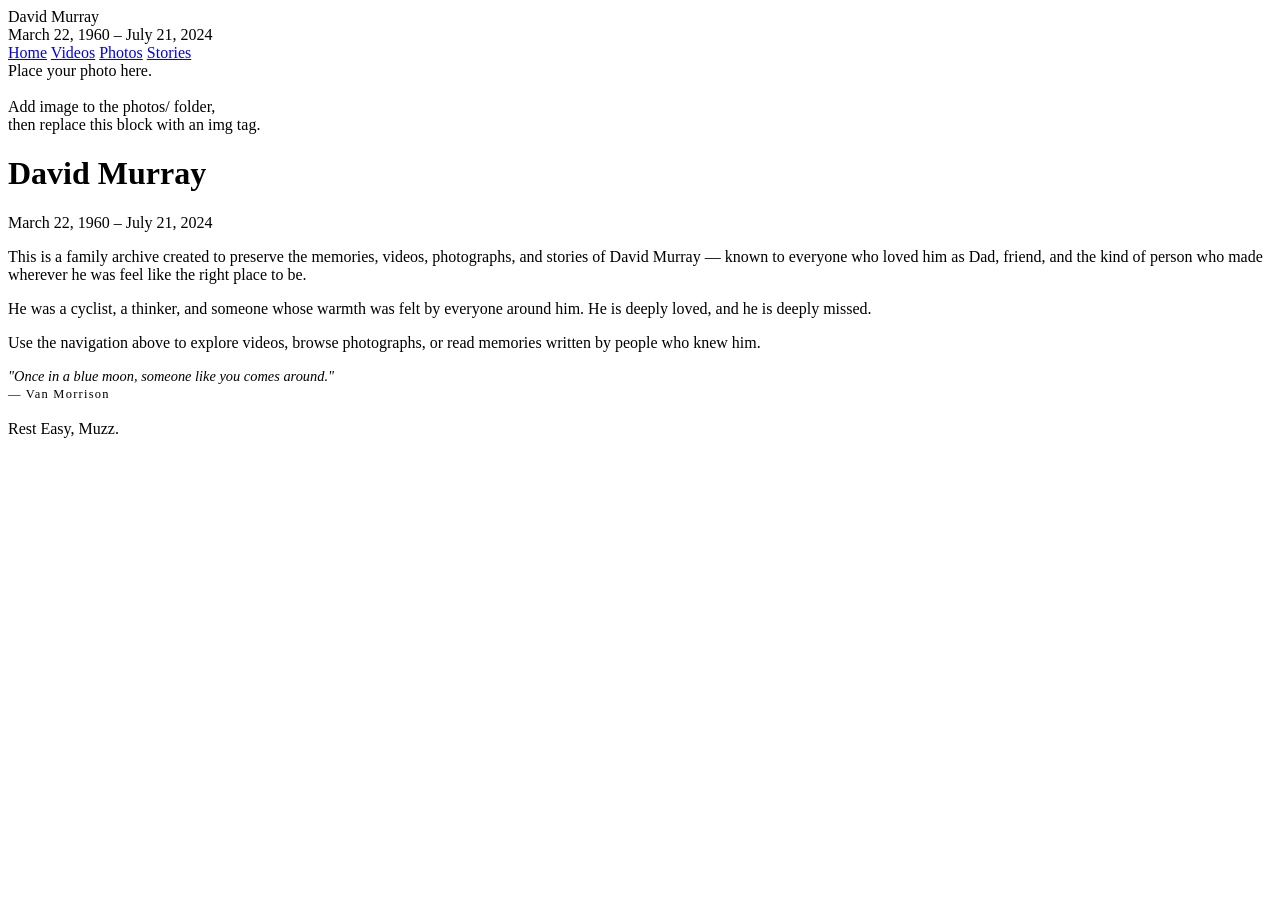
==== index.html @ aec96040 "Add initial HTML structure for David Murray archive" ====
<!DOCTYPE html>
<html lang="en">
<head>
  <meta charset="UTF-8" />
  <meta name="viewport" content="width=device-width, initial-scale=1.0" />
  <title>David Murray — Archive</title>
  <link rel="stylesheet" href="styles.css" />
</head>
<body>
  <header class="site-header">
    <div class="header-name">David Murray</div>
    <div class="header-dates">March 22, 1960 &ndash; July 21, 2024</div>
  </header>
  <nav>
    <a href="index.html" class="active">Home</a>
    <a href="videos.html">Videos</a>
    <a href="photos.html">Photos</a>
    <a href="stories.html">Stories</a>
  </nav>
  <div class="page-wrap">
    <main>
      <div class="photo-frame-placeholder">
        <div class="inner">
          Place your photo here.<br /><br />
          Add image to the photos/ folder,<br />
          then replace this block with an img tag.
        </div>
      </div>
      <h1 class="home-name">David Murray</h1>
      <div class="home-dates">March 22, 1960 &ndash; July 21, 2024</div>
      <div class="home-intro">
        <p>This is a family archive created to preserve the memories, videos, photographs, and stories of David Murray — known to everyone who loved him as Dad, friend, and the kind of person who made wherever he was feel like the right place to be.</p>
        <p>He was a cyclist, a thinker, and someone whose warmth was felt by everyone around him. He is deeply loved, and he is deeply missed.</p>
        <p>Use the navigation above to explore videos, browse photographs, or read memories written by people who knew him.</p>
      </div>
      <div class="divider"></div>
      <div class="home-intro" style="font-style: italic; font-size: 0.9rem; color: var(--ink-light);">
        "Once in a blue moon, someone like you comes around."<br />
        <span style="font-style: normal; letter-spacing: 0.1em; font-size: 0.78rem;">— Van Morrison</span>
      </div>
    </main>
  </div>
  <footer>
    <img src="clover.svg" alt="" class="clover-icon" />
    <div class="footer-text">Rest Easy, Muzz.</div>
  </footer>
</body>
</html>
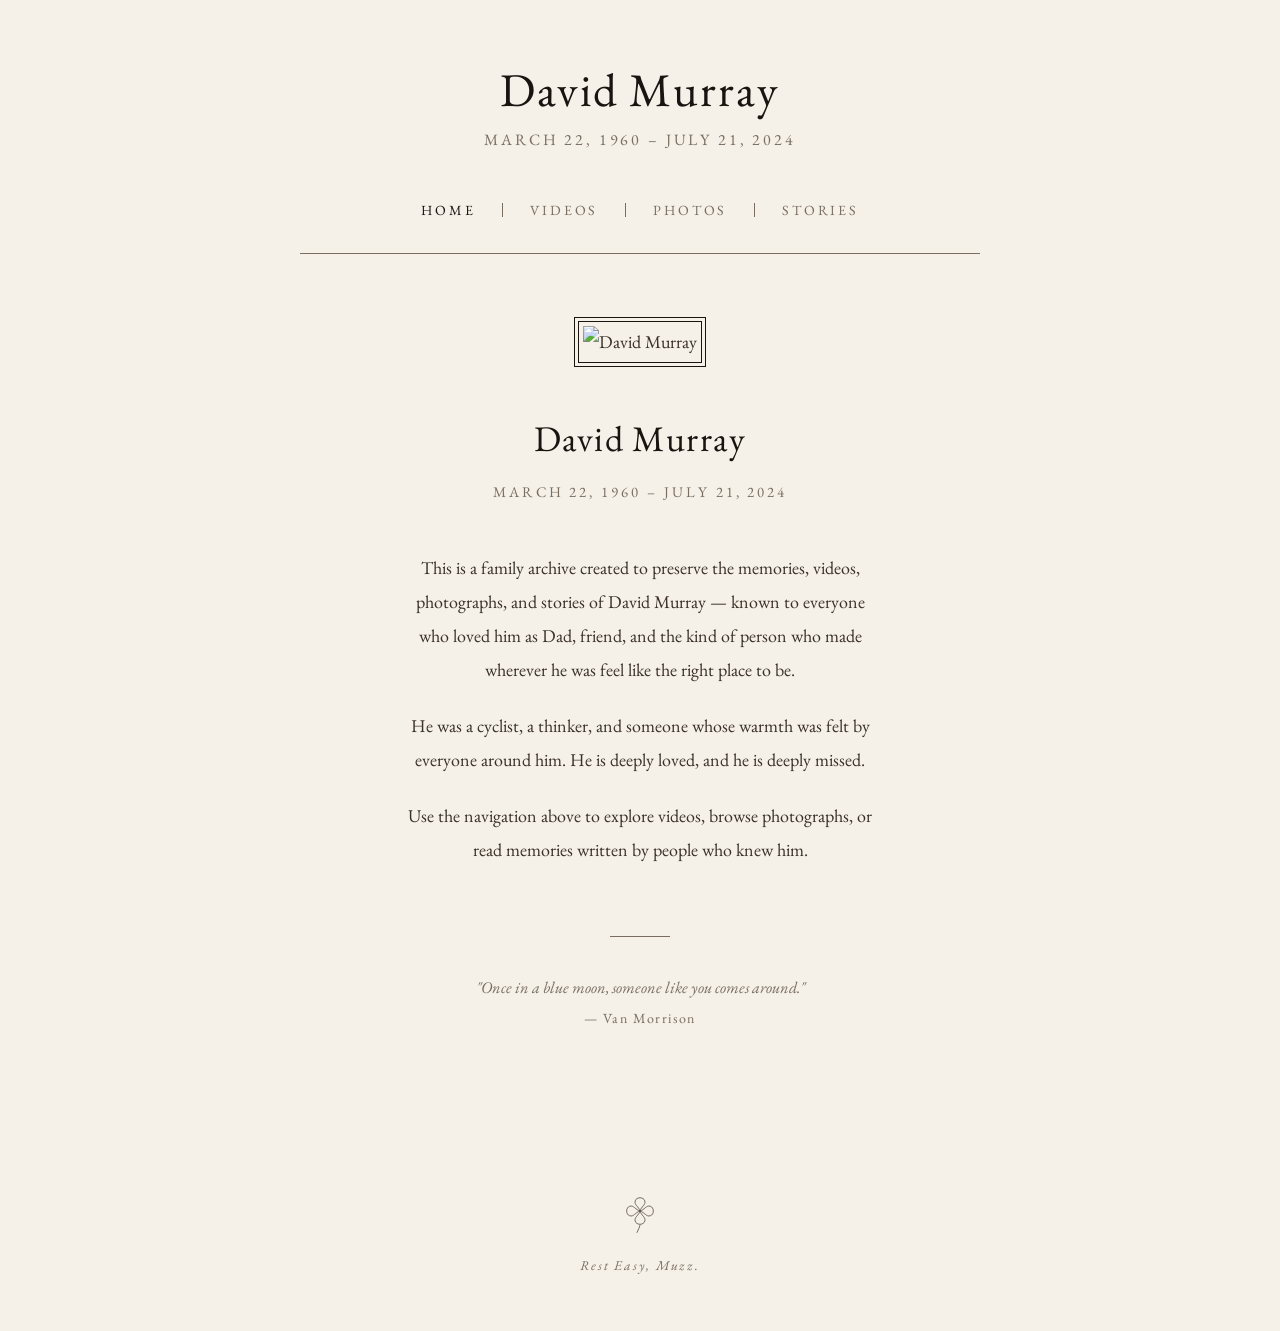
==== commit 574f34d2: "Update photo frame with image of David Murray Replaced placeholder text with actual image for David " ====
--- a/index.html
+++ b/index.html
@@ -19,12 +19,8 @@
   </nav>
   <div class="page-wrap">
     <main>
-      <div class="photo-frame-placeholder">
-        <div class="inner">
-          Place your photo here.<br /><br />
-          Add image to the photos/ folder,<br />
-          then replace this block with an img tag.
-        </div>
+      <div class="photo-frame">
+        <img src="Dad.jpg" alt="David Murray" />
       </div>
       <h1 class="home-name">David Murray</h1>
       <div class="home-dates">March 22, 1960 &ndash; July 21, 2024</div>
--- a/styles.css
+++ b/styles.css
@@ -0,0 +1,79 @@
+@import url('https://fonts.googleapis.com/css2?family=EB+Garamond:ital,wght@0,400;0,500;1,400&family=Cormorant+Garamond:ital,wght@0,300;0,400;0,600;1,300;1,400&display=swap');
+
+*, *::before, *::after { box-sizing: border-box; margin: 0; padding: 0; }
+
+:root {
+  --ivory: #f5f0e8;
+  --ivory-mid: #ede7d9;
+  --ink: #1a1410;
+  --ink-soft: #3a3028;
+  --ink-light: #7a6e62;
+  --font: 'EB Garamond', 'Cormorant Garamond', Georgia, serif;
+}
+
+html { font-size: 18px; background-color: var(--ivory); }
+
+body { background-color: var(--ivory); color: var(--ink-soft); font-family: var(--font); font-weight: 400; line-height: 1.8; min-height: 100vh; display: flex; flex-direction: column; align-items: center; }
+
+img { display: block; max-width: 100%; }
+a { color: inherit; text-decoration: none; }
+
+.page-wrap { width: 100%; max-width: 680px; padding: 0 2rem; display: flex; flex-direction: column; align-items: center; flex: 1; }
+
+.site-header { width: 100%; max-width: 680px; text-align: center; padding: 3.5rem 2rem 1.5rem; }
+.site-header .header-name { font-family: var(--font); font-size: 2.6rem; font-weight: 400; letter-spacing: 0.04em; color: var(--ink); line-height: 1.15; }
+.site-header .header-dates { font-size: 0.88rem; letter-spacing: 0.18em; text-transform: uppercase; color: var(--ink-light); margin-top: 0.5rem; }
+
+nav { width: 100%; max-width: 680px; display: flex; justify-content: center; padding: 1.2rem 0 2rem; border-bottom: 1px solid var(--ink-light); }
+nav a { font-size: 0.78rem; letter-spacing: 0.2em; text-transform: uppercase; color: var(--ink-light); padding: 0 1.5rem; border-right: 1px solid var(--ink-light); line-height: 1; }
+nav a:last-child { border-right: none; }
+nav a:hover, nav a.active { color: var(--ink); }
+
+main { width: 100%; padding: 3.5rem 0 5rem; display: flex; flex-direction: column; align-items: center; }
+
+.photo-frame { position: relative; display: inline-block; padding: 8px; border: 1.5px solid var(--ink); margin: 0 auto; }
+.photo-frame::after { content: ''; position: absolute; inset: 3px; border: 1px solid var(--ink); pointer-events: none; }
+.photo-frame img { display: block; width: 100%; max-width: 360px; height: auto; }
+
+.photo-frame-placeholder { position: relative; display: inline-flex; align-items: center; justify-content: center; padding: 8px; border: 1.5px solid var(--ink); margin: 0 auto; }
+.photo-frame-placeholder::after { content: ''; position: absolute; inset: 3px; border: 1px solid var(--ink); pointer-events: none; }
+.photo-frame-placeholder .inner { width: 300px; height: 380px; background-color: var(--ivory-mid); display: flex; align-items: center; justify-content: center; flex-direction: column; gap: 0.6rem; color: var(--ink-light); font-size: 0.8rem; font-style: italic; text-align: center; padding: 1.5rem; }
+
+.home-name { font-size: 2rem; font-weight: 400; letter-spacing: 0.04em; text-align: center; color: var(--ink); margin-top: 2.2rem; margin-bottom: 0.4rem; }
+.home-dates { font-size: 0.82rem; letter-spacing: 0.2em; text-transform: uppercase; text-align: center; color: var(--ink-light); margin-bottom: 2.5rem; }
+.home-intro { max-width: 480px; text-align: center; font-size: 1rem; line-height: 1.9; color: var(--ink-soft); margin: 0 auto 1.8rem; }
+.home-intro p + p { margin-top: 1.2rem; }
+
+.page-title { font-size: 1.5rem; font-weight: 400; letter-spacing: 0.06em; text-align: center; color: var(--ink); margin-bottom: 0.5rem; }
+.page-subtitle { font-size: 0.85rem; font-style: italic; color: var(--ink-light); text-align: center; margin-bottom: 3rem; }
+
+.divider { width: 60px; height: 1px; background-color: var(--ink-light); margin: 2rem auto; }
+
+.note { max-width: 480px; margin: 0 auto 3rem; font-size: 0.8rem; font-style: italic; color: var(--ink-light); text-align: center; line-height: 1.7; border-top: 1px solid var(--ivory-mid); border-bottom: 1px solid var(--ivory-mid); padding: 1rem 0; }
+
+.photo-grid { display: grid; grid-template-columns: repeat(2, 1fr); gap: 1.4rem; width: 100%; margin-bottom: 3rem; }
+.photo-grid-item { display: flex; flex-direction: column; align-items: center; gap: 0.6rem; }
+.photo-grid-item .photo-frame img { max-width: 100%; width: 100%; aspect-ratio: 1; object-fit: cover; }
+.photo-grid-item .photo-frame-placeholder .inner { width: 100%; aspect-ratio: 1; height: auto; min-height: 180px; }
+.photo-caption { font-size: 0.78rem; font-style: italic; color: var(--ink-light); text-align: center; }
+
+.video-list { width: 100%; display: flex; flex-direction: column; gap: 3rem; margin-bottom: 3rem; }
+.video-entry { display: flex; flex-direction: column; align-items: center; gap: 0.9rem; }
+.video-frame { width: 100%; position: relative; padding: 8px; border: 1.5px solid var(--ink); }
+.video-frame::after { content: ''; position: absolute; inset: 3px; border: 1px solid var(--ink); pointer-events: none; }
+.video-frame video, .video-frame iframe { display: block; width: 100%; aspect-ratio: 16 / 9; background-color: #0f0d0a; }
+.video-placeholder-box { width: 100%; aspect-ratio: 16 / 9; background-color: #1a1410; display: flex; align-items: center; justify-content: center; font-size: 0.78rem; font-style: italic; color: #7a6e62; text-align: center; padding: 1rem; }
+.video-title { font-size: 0.85rem; letter-spacing: 0.1em; text-transform: uppercase; color: var(--ink-soft); text-align: center; }
+.video-desc { font-size: 0.82rem; font-style: italic; color: var(--ink-light); text-align: center; }
+
+.story-list { width: 100%; display: flex; flex-direction: column; }
+.story-entry { padding: 3rem 0; border-bottom: 1px solid var(--ivory-mid); text-align: center; }
+.story-entry:first-child { padding-top: 0; }
+.story-entry:last-child { border-bottom: none; }
+.story-entry h2 { font-size: 1.2rem; font-weight: 400; letter-spacing: 0.06em; color: var(--ink); margin-bottom: 0.3rem; }
+.story-meta { font-size: 0.78rem; font-style: italic; color: var(--ink-light); letter-spacing: 0.08em; margin-bottom: 1.5rem; }
+.story-entry p { max-width: 52ch; margin: 0 auto 1rem; font-size: 1rem; line-height: 1.9; color: var(--ink-soft); text-align: left; }
+
+footer { width: 100%; max-width: 680px; display: flex; flex-direction: column; align-items: center; padding: 2rem 2rem 3rem; gap: 1rem; }
+.clover-icon { width: 36px; height: auto; opacity: 0.75; }
+.footer-text { font-size: 0.75rem; letter-spacing: 0.14em; color: var(--ink-light); font-style: italic; text-align: center; }
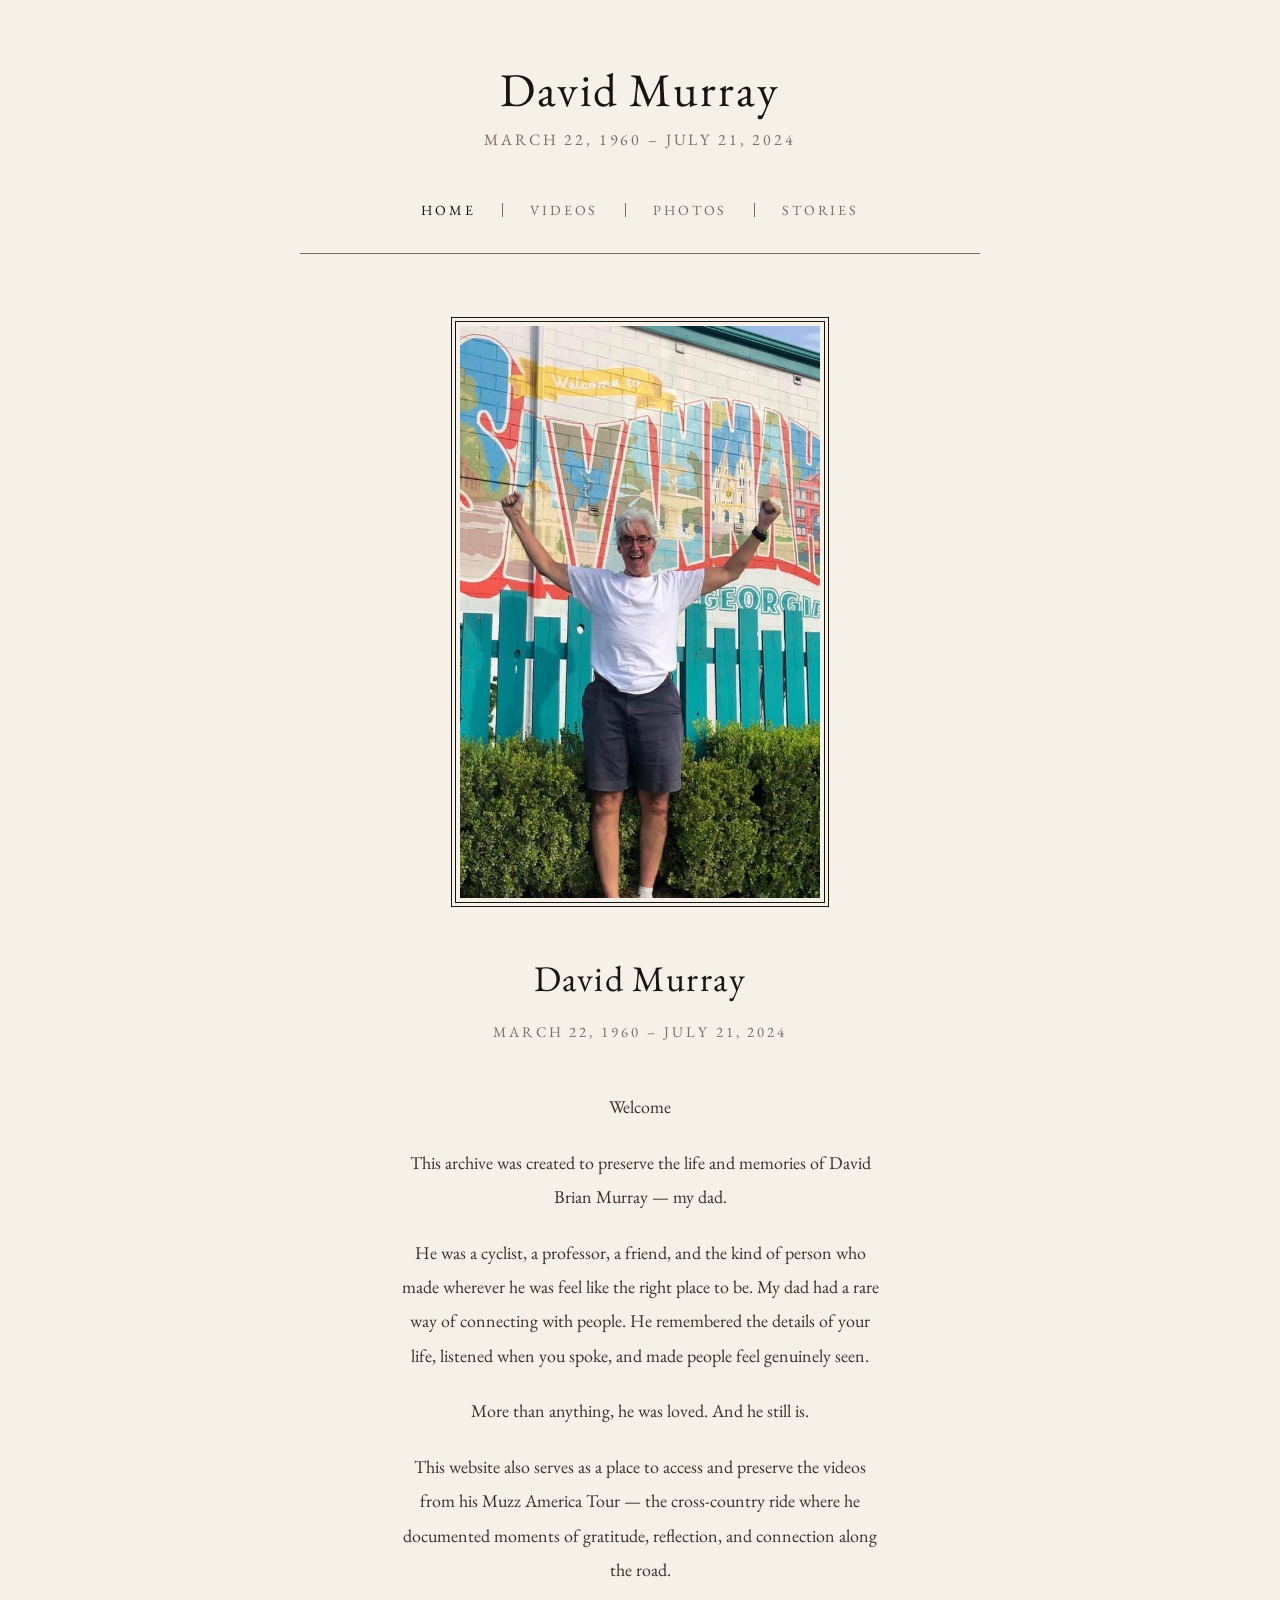
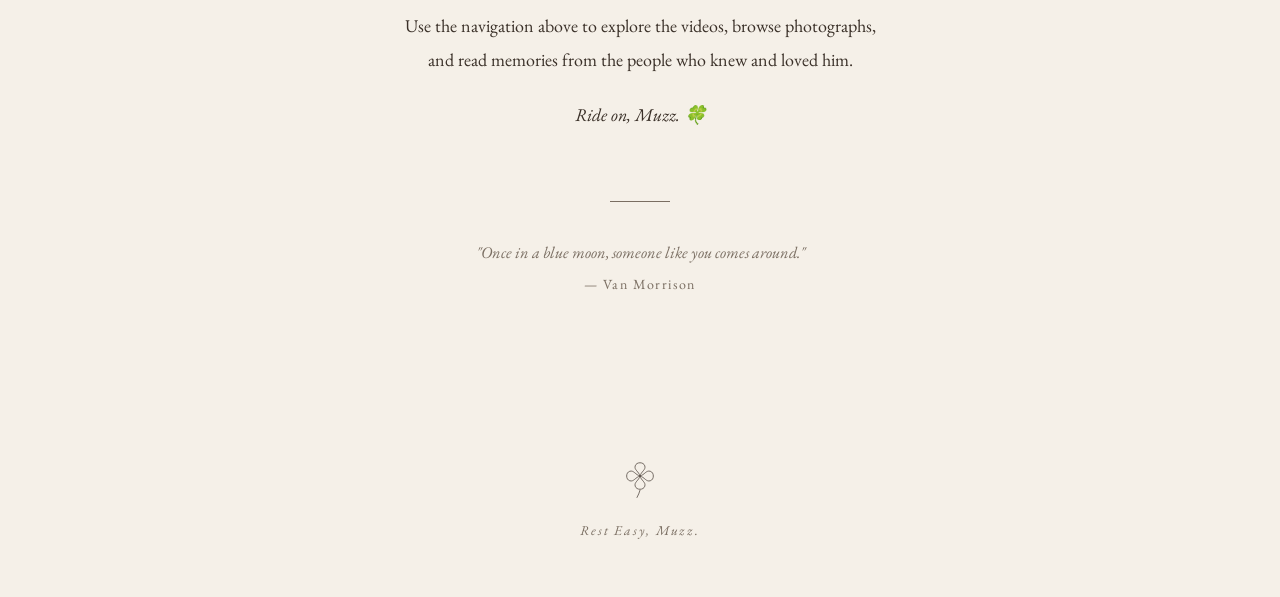
==== commit 51429687: "Revise home introduction for David Murray tribute Updated the home introduction to reflect a more pe" ====
--- a/index.html
+++ b/index.html
@@ -24,10 +24,14 @@
       </div>
       <h1 class="home-name">David Murray</h1>
       <div class="home-dates">March 22, 1960 &ndash; July 21, 2024</div>
-      <div class="home-intro">
-        <p>This is a family archive created to preserve the memories, videos, photographs, and stories of David Murray — known to everyone who loved him as Dad, friend, and the kind of person who made wherever he was feel like the right place to be.</p>
-        <p>He was a cyclist, a thinker, and someone whose warmth was felt by everyone around him. He is deeply loved, and he is deeply missed.</p>
-        <p>Use the navigation above to explore videos, browse photographs, or read memories written by people who knew him.</p>
+   <div class="home-intro">
+        <p>Welcome</p>
+        <p>This archive was created to preserve the life and memories of David Brian Murray — my dad.</p>
+        <p>He was a cyclist, a professor, a friend, and the kind of person who made wherever he was feel like the right place to be. My dad had a rare way of connecting with people. He remembered the details of your life, listened when you spoke, and made people feel genuinely seen.</p>
+        <p>More than anything, he was loved. And he still is.</p>
+        <p>This website also serves as a place to access and preserve the videos from his Muzz America Tour — the cross-country ride where he documented moments of gratitude, reflection, and connection along the road.</p>
+        <p>Use the navigation above to explore the videos, browse photographs, and read memories from the people who knew and loved him.</p>
+        <p><em>Ride on, Muzz. 🍀</em></p>
       </div>
       <div class="divider"></div>
       <div class="home-intro" style="font-style: italic; font-size: 0.9rem; color: var(--ink-light);">
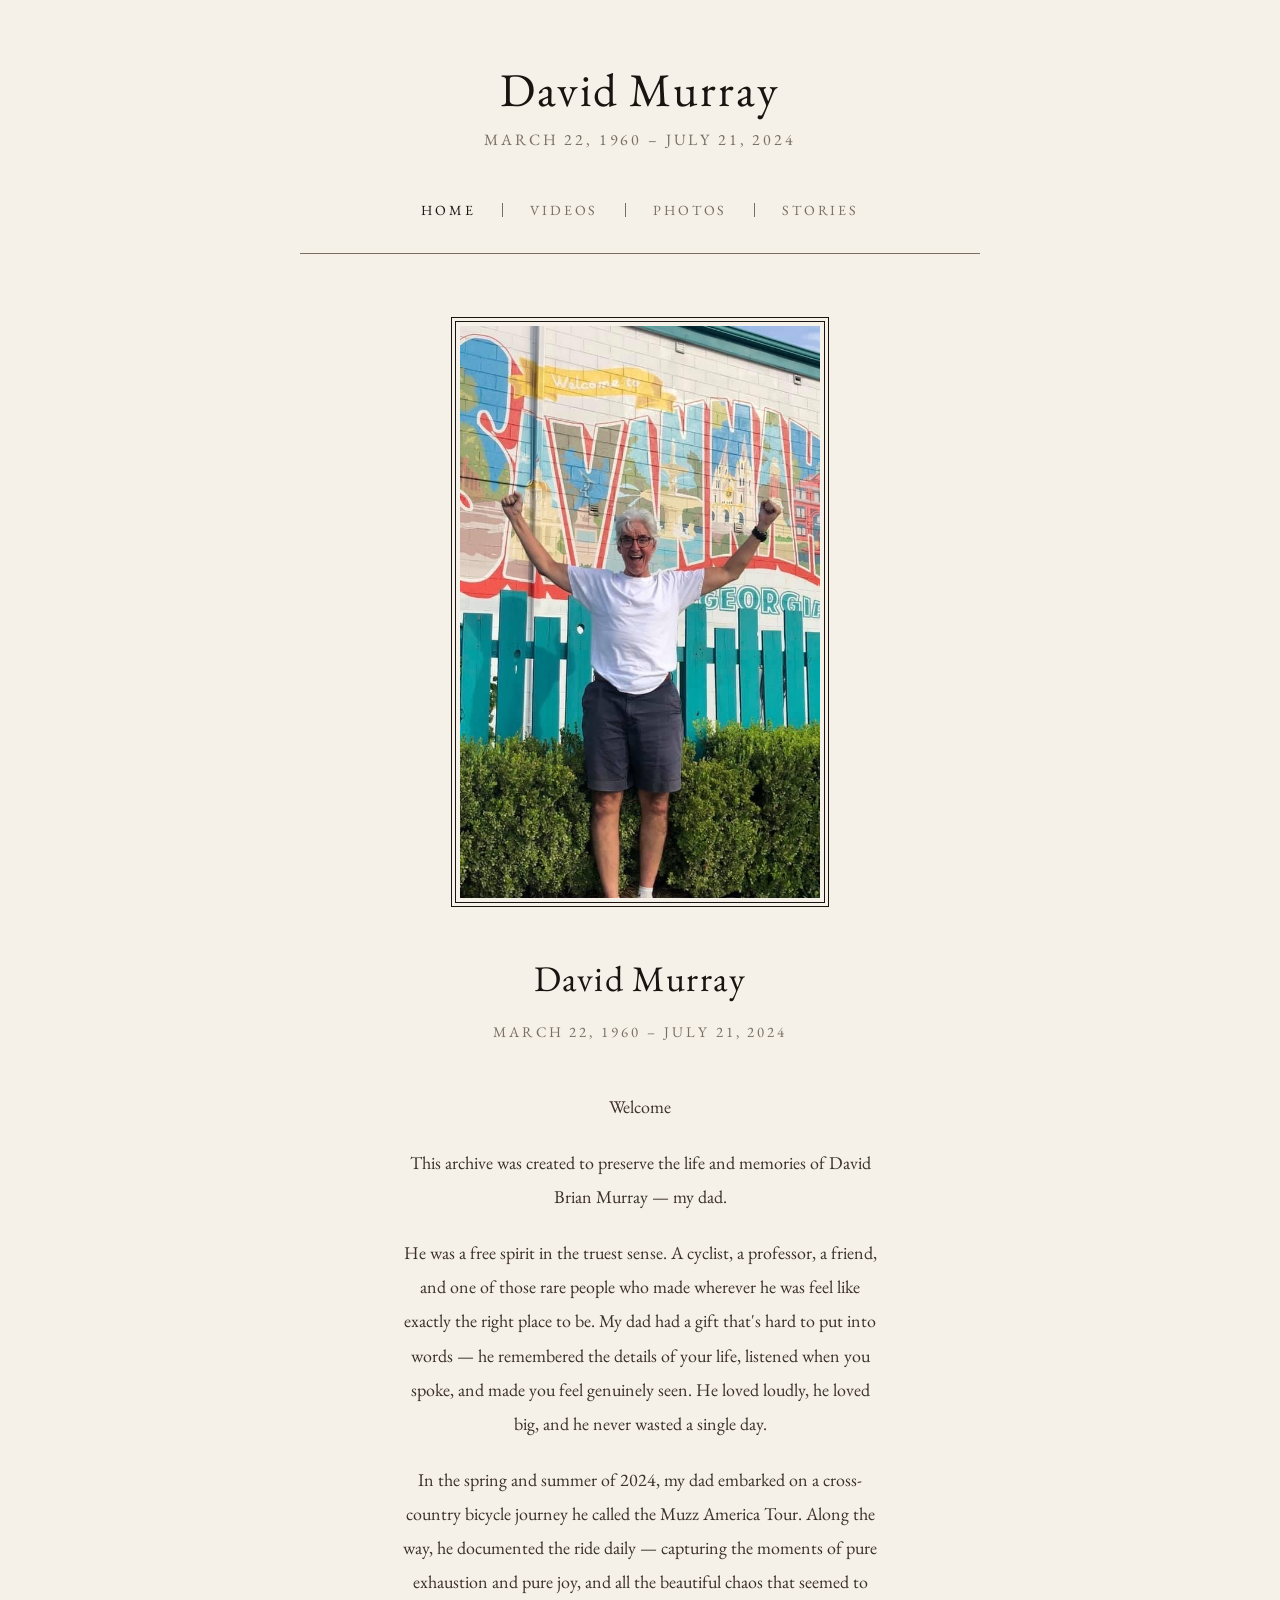
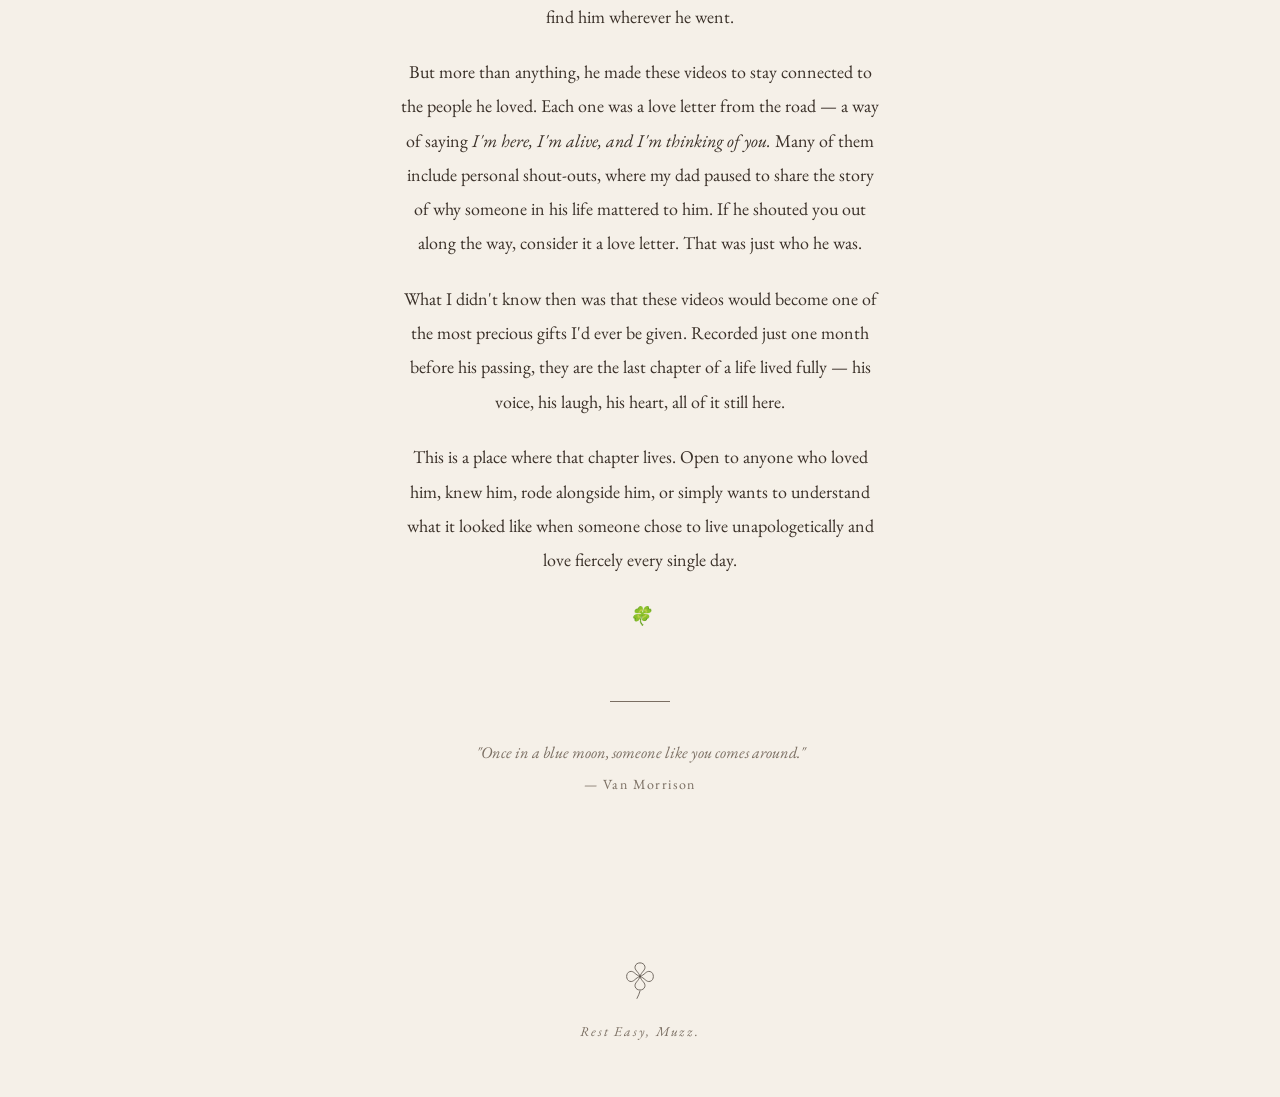
==== commit 26a9d581: "Revise home-intro content for personal narrative Updated the home introduction section to reflect a " ====
--- a/index.html
+++ b/index.html
@@ -24,14 +24,15 @@
       </div>
       <h1 class="home-name">David Murray</h1>
       <div class="home-dates">March 22, 1960 &ndash; July 21, 2024</div>
-   <div class="home-intro">
+<div class="home-intro">
         <p>Welcome</p>
         <p>This archive was created to preserve the life and memories of David Brian Murray — my dad.</p>
-        <p>He was a cyclist, a professor, a friend, and the kind of person who made wherever he was feel like the right place to be. My dad had a rare way of connecting with people. He remembered the details of your life, listened when you spoke, and made people feel genuinely seen.</p>
-        <p>More than anything, he was loved. And he still is.</p>
-        <p>This website also serves as a place to access and preserve the videos from his Muzz America Tour — the cross-country ride where he documented moments of gratitude, reflection, and connection along the road.</p>
-        <p>Use the navigation above to explore the videos, browse photographs, and read memories from the people who knew and loved him.</p>
-        <p><em>Ride on, Muzz. 🍀</em></p>
+        <p>He was a free spirit in the truest sense. A cyclist, a professor, a friend, and one of those rare people who made wherever he was feel like exactly the right place to be. My dad had a gift that's hard to put into words — he remembered the details of your life, listened when you spoke, and made you feel genuinely seen. He loved loudly, he loved big, and he never wasted a single day.</p>
+        <p>In the spring and summer of 2024, my dad embarked on a cross-country bicycle journey he called the Muzz America Tour. Along the way, he documented the ride daily — capturing the moments of pure exhaustion and pure joy, and all the beautiful chaos that seemed to find him wherever he went.</p>
+        <p>But more than anything, he made these videos to stay connected to the people he loved. Each one was a love letter from the road — a way of saying <em>I'm here, I'm alive, and I'm thinking of you.</em> Many of them include personal shout-outs, where my dad paused to share the story of why someone in his life mattered to him. If he shouted you out along the way, consider it a love letter. That was just who he was.</p>
+        <p>What I didn't know then was that these videos would become one of the most precious gifts I'd ever be given. Recorded just one month before his passing, they are the last chapter of a life lived fully — his voice, his laugh, his heart, all of it still here.</p>
+        <p>This is a place where that chapter lives. Open to anyone who loved him, knew him, rode alongside him, or simply wants to understand what it looked like when someone chose to live unapologetically and love fiercely every single day.</p>
+        <p><em>🍀</em></p>
       </div>
       <div class="divider"></div>
       <div class="home-intro" style="font-style: italic; font-size: 0.9rem; color: var(--ink-light);">
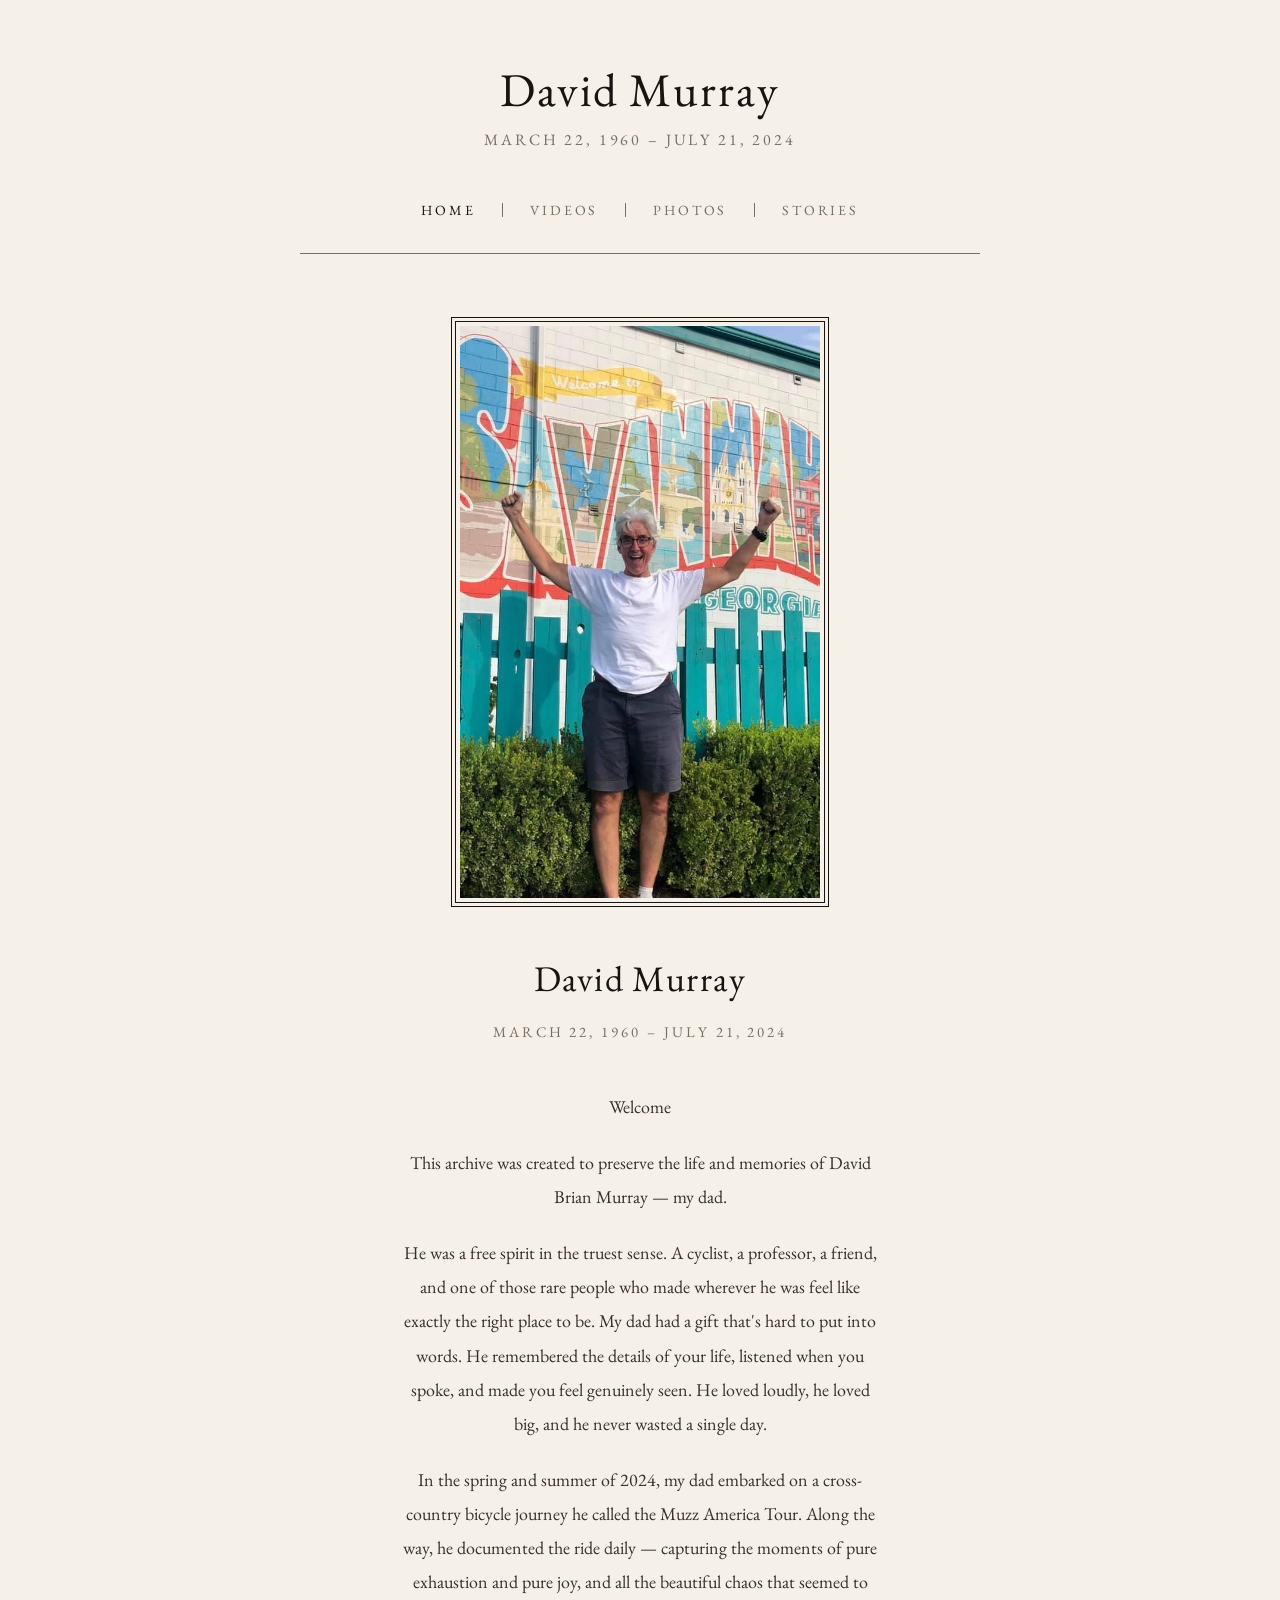
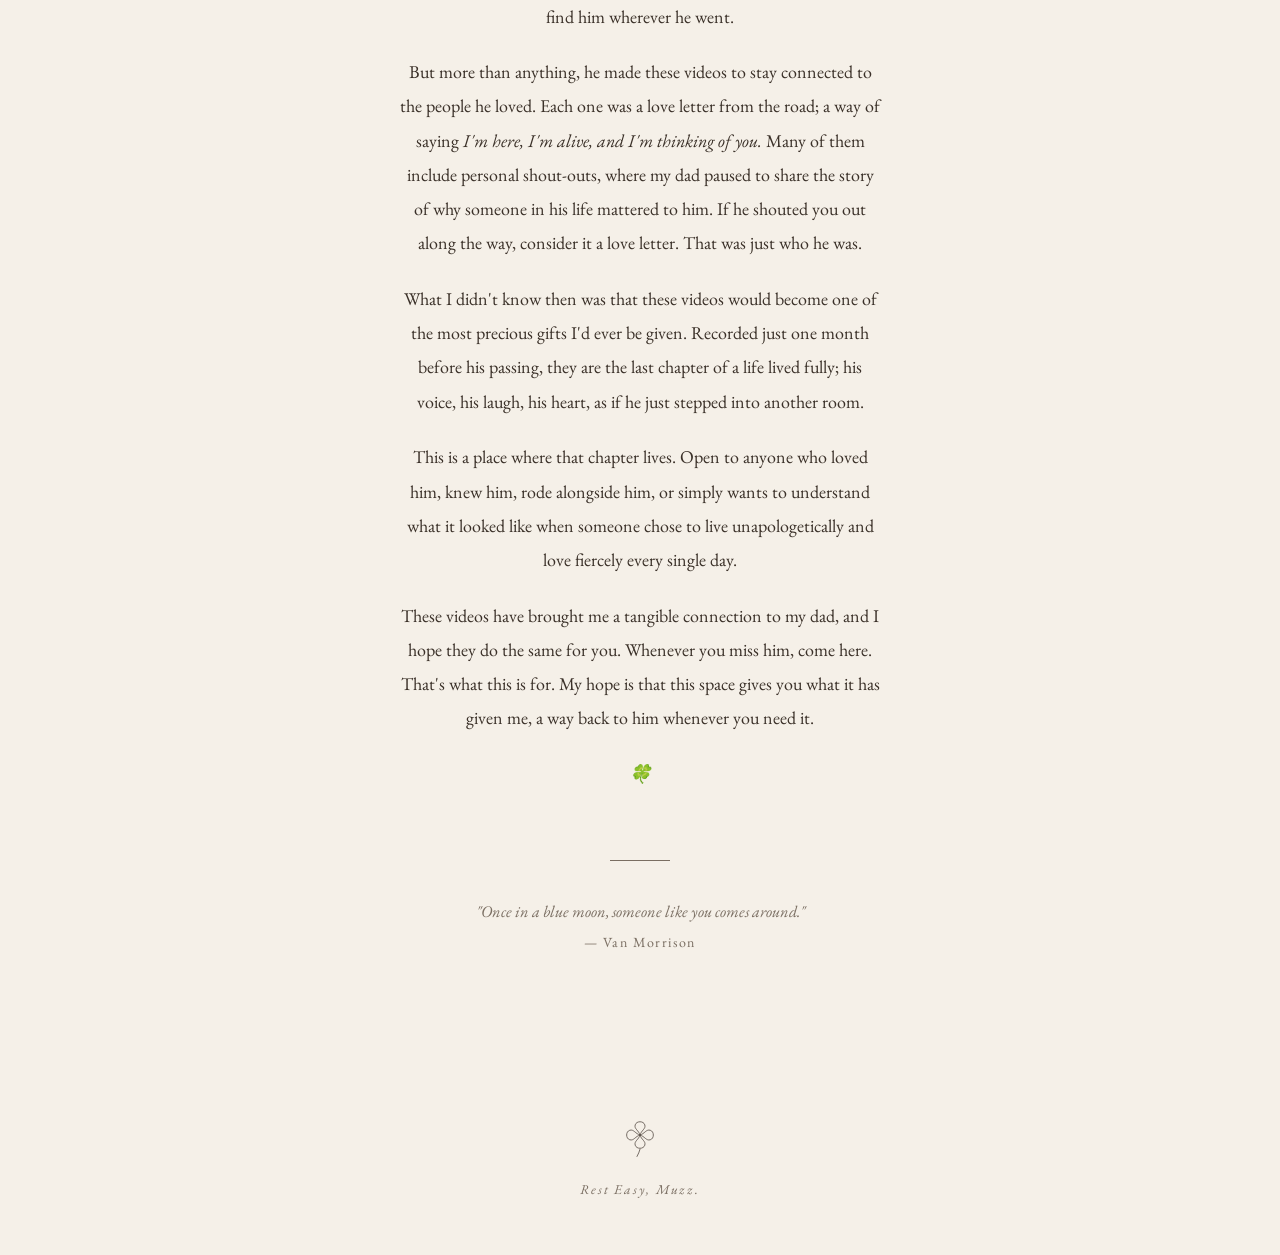
==== commit 2adee3f5: "Refine introductory text in index.html Revised text for clarity and punctuation." ====
--- a/index.html
+++ b/index.html
@@ -27,11 +27,12 @@
 <div class="home-intro">
         <p>Welcome</p>
         <p>This archive was created to preserve the life and memories of David Brian Murray — my dad.</p>
-        <p>He was a free spirit in the truest sense. A cyclist, a professor, a friend, and one of those rare people who made wherever he was feel like exactly the right place to be. My dad had a gift that's hard to put into words — he remembered the details of your life, listened when you spoke, and made you feel genuinely seen. He loved loudly, he loved big, and he never wasted a single day.</p>
+        <p>He was a free spirit in the truest sense. A cyclist, a professor, a friend, and one of those rare people who made wherever he was feel like exactly the right place to be. My dad had a gift that's hard to put into words. He remembered the details of your life, listened when you spoke, and made you feel genuinely seen. He loved loudly, he loved big, and he never wasted a single day.</p>
         <p>In the spring and summer of 2024, my dad embarked on a cross-country bicycle journey he called the Muzz America Tour. Along the way, he documented the ride daily — capturing the moments of pure exhaustion and pure joy, and all the beautiful chaos that seemed to find him wherever he went.</p>
-        <p>But more than anything, he made these videos to stay connected to the people he loved. Each one was a love letter from the road — a way of saying <em>I'm here, I'm alive, and I'm thinking of you.</em> Many of them include personal shout-outs, where my dad paused to share the story of why someone in his life mattered to him. If he shouted you out along the way, consider it a love letter. That was just who he was.</p>
-        <p>What I didn't know then was that these videos would become one of the most precious gifts I'd ever be given. Recorded just one month before his passing, they are the last chapter of a life lived fully — his voice, his laugh, his heart, all of it still here.</p>
+        <p>But more than anything, he made these videos to stay connected to the people he loved. Each one was a love letter from the road; a way of saying <em>I'm here, I'm alive, and I'm thinking of you.</em> Many of them include personal shout-outs, where my dad paused to share the story of why someone in his life mattered to him. If he shouted you out along the way, consider it a love letter. That was just who he was.</p>
+        <p>What I didn't know then was that these videos would become one of the most precious gifts I'd ever be given. Recorded just one month before his passing, they are the last chapter of a life lived fully; his voice, his laugh, his heart, as if he just stepped into another room.</p>
         <p>This is a place where that chapter lives. Open to anyone who loved him, knew him, rode alongside him, or simply wants to understand what it looked like when someone chose to live unapologetically and love fiercely every single day.</p>
+  <p>These videos have brought me a tangible connection to my dad, and I hope they do the same for you. Whenever you miss him, come here. That's what this is for. My hope is that this space gives you what it has given me, a way back to him whenever you need it.</p>
         <p><em>🍀</em></p>
       </div>
       <div class="divider"></div>
